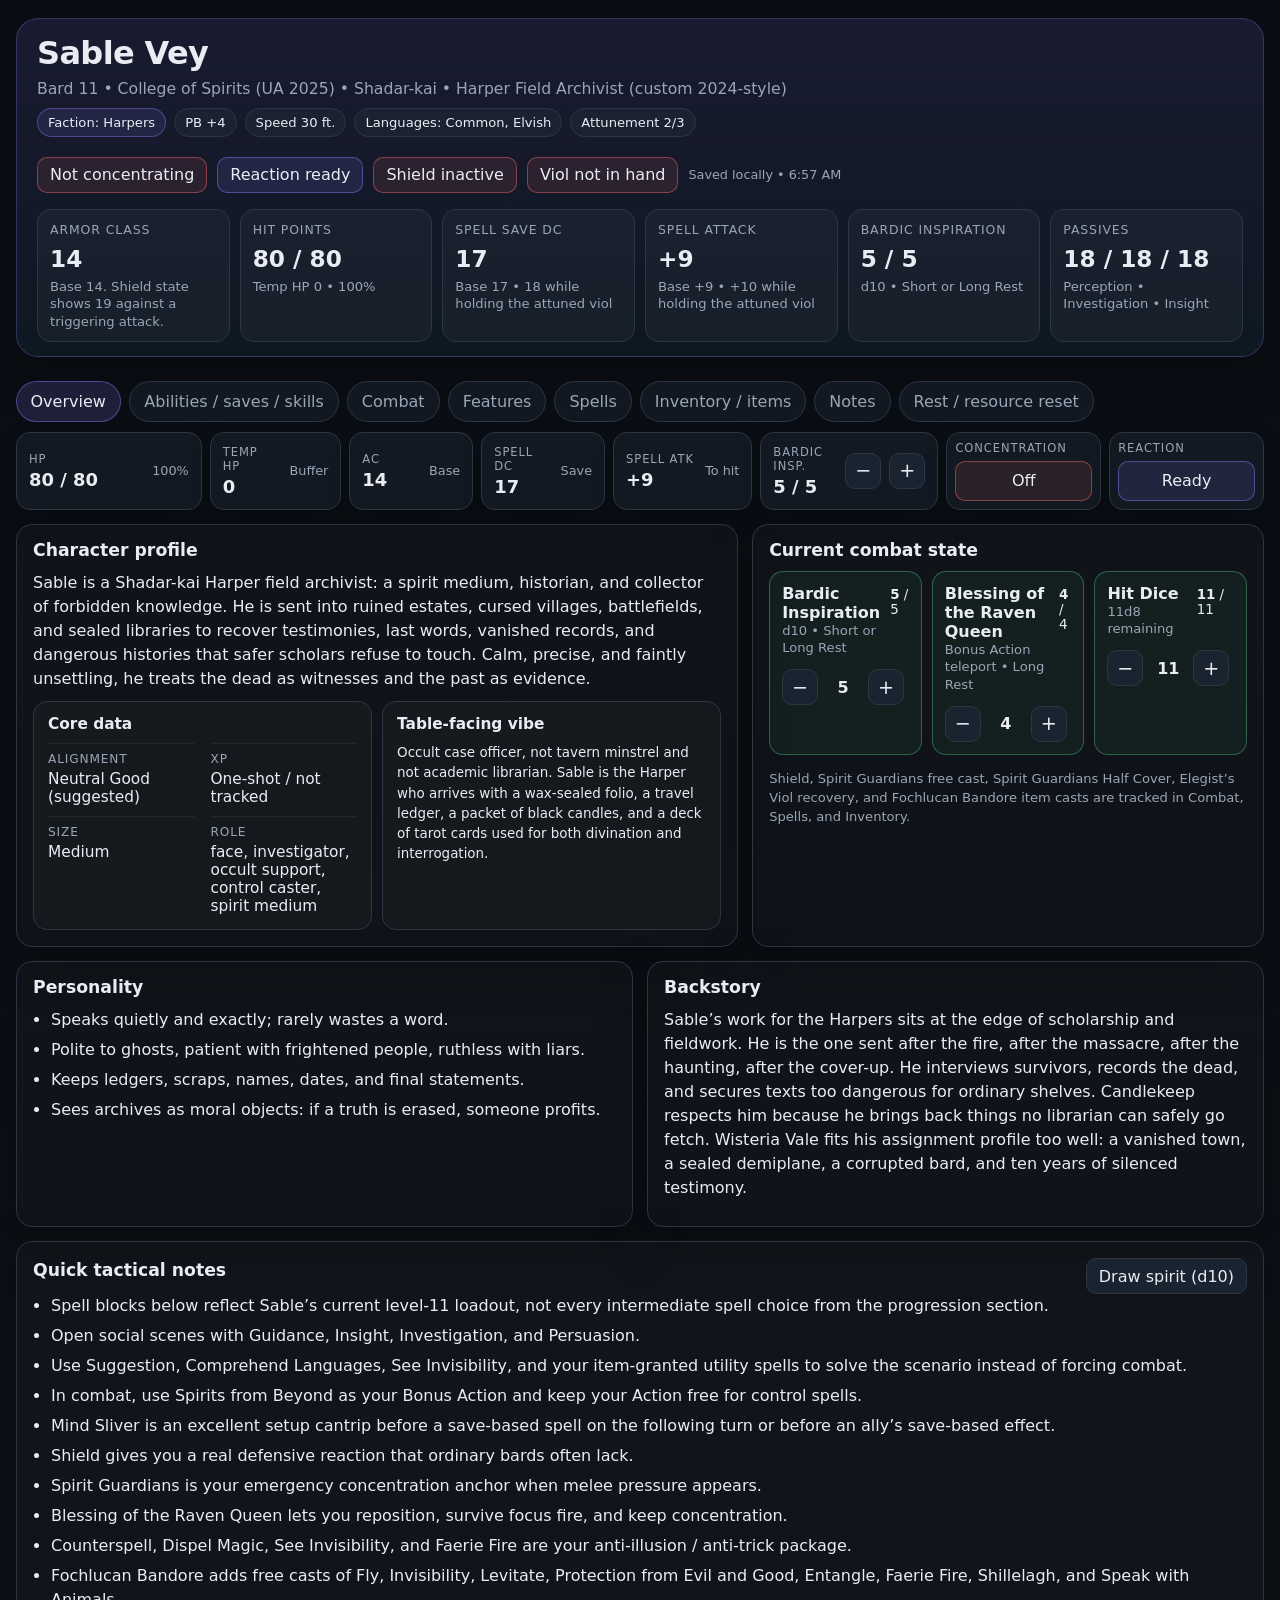
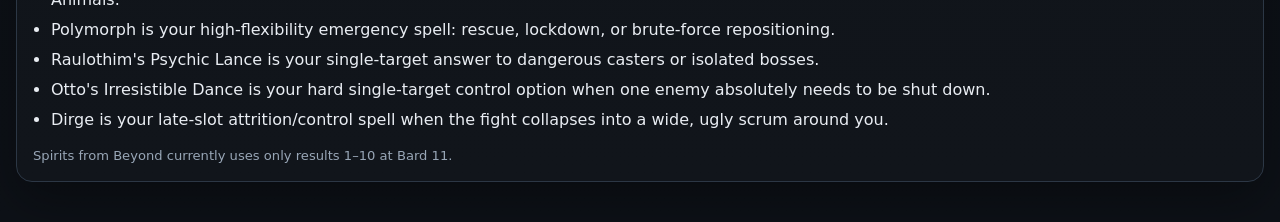
==== index.html @ 202fa00e "Add main CSS styles for the application layout and components" ====
<!DOCTYPE html>
<html lang="en">
<head>
  <meta charset="UTF-8" />
  <meta name="viewport" content="width=device-width, initial-scale=1.0" />
  <title>Sable Vey — Interactive Character Sheet</title>
  <link rel="stylesheet" href="./src/styles/main.css" />
</head>
<body>
  <div id="app" class="app"></div>
  <script src="./src/app/main.js"></script>
</body>
</html>
---- src/styles/main.css ----
:root {
  --bg: #0d1117; --panel: #141b24; --panel-2: #1a2330; --border: #2c3745; --text: #e9edf3; --muted: #98a6b6;
  --accent: #8b7cff; --accent-2: #4db6ff; --gold: #d5b76d; --green: #5fd08a; --red: #ff6b6b; --amber: #f0b75a;
  --shadow: 0 18px 50px rgba(0,0,0,.32); --radius: 16px; --font: Inter, ui-sans-serif, system-ui, -apple-system, BlinkMacSystemFont, "Segoe UI", sans-serif;
}
*{box-sizing:border-box} html,body{margin:0;padding:0;background:linear-gradient(180deg,#0a0e14 0%,#0d1117 100%);color:var(--text);font-family:var(--font)}
body{min-height:100vh} button,input,textarea{font:inherit} button{cursor:pointer}
.app{width:min(1500px,calc(100vw - 32px));margin:18px auto 40px}.hero{background:linear-gradient(180deg,rgba(139,124,255,.12),rgba(77,182,255,.06));border:1px solid rgba(139,124,255,.28);box-shadow:var(--shadow);border-radius:22px;padding:18px 20px 14px;margin-bottom:14px}
.hero-top{display:flex;align-items:flex-start;justify-content:space-between;gap:20px;flex-wrap:wrap}.title-wrap h1{margin:0 0 8px;font-size:2rem;line-height:1.05;letter-spacing:-.02em}.subtitle{color:var(--muted);margin:0 0 10px;font-size:.98rem}
.chip-row{display:flex;flex-wrap:wrap;gap:8px}.chip{display:inline-flex;align-items:center;gap:6px;padding:6px 10px;border-radius:999px;border:1px solid var(--border);background:rgba(255,255,255,.03);color:var(--text);font-size:.82rem;white-space:nowrap}.chip.accent{border-color:rgba(139,124,255,.4);background:rgba(139,124,255,.12)}.status-banner{display:flex;flex-wrap:wrap;gap:10px;align-items:center}
.hero-metrics{display:grid;grid-template-columns:repeat(6,minmax(115px,1fr));gap:10px;margin-top:16px}.metric{background:rgba(255,255,255,.03);border:1px solid var(--border);border-radius:14px;padding:12px 12px 10px;min-height:82px}.metric-label{color:var(--muted);font-size:.78rem;text-transform:uppercase;letter-spacing:.07em;margin-bottom:8px}.metric-value{font-size:1.45rem;font-weight:700}.metric-sub{color:var(--muted);font-size:.82rem;margin-top:6px;line-height:1.35}
.sticky-shell{position:sticky;top:0;z-index:40;display:flex;flex-direction:column;gap:10px;padding:10px 0 14px;backdrop-filter:blur(12px)}.tabs{display:flex;flex-wrap:wrap;gap:8px}.tab-btn{border:1px solid var(--border);background:rgba(20,27,36,.88);color:var(--muted);padding:10px 14px;border-radius:999px;transition:.16s ease}.tab-btn:hover{color:var(--text);border-color:rgba(139,124,255,.35)}.tab-btn.active{color:var(--text);border-color:rgba(139,124,255,.45);background:rgba(139,124,255,.16)}.status-strip{display:grid;grid-template-columns:1.2fr .85fr .8fr .8fr .9fr 1.15fr 1fr 1fr;gap:8px}.status-tile{display:flex;align-items:center;justify-content:space-between;gap:10px;min-height:60px;padding:10px 12px;border:1px solid var(--border);border-radius:14px;background:rgba(20,27,36,.9);box-shadow:0 10px 25px rgba(0,0,0,.16)}.status-copy{min-width:0}.status-label{font-size:.72rem;text-transform:uppercase;letter-spacing:.08em;color:var(--muted);margin-bottom:4px}.status-value{font-size:1.12rem;font-weight:700;line-height:1.1}.status-note{font-size:.8rem;color:var(--muted);white-space:nowrap}.status-tile.action-tile{padding:8px}.status-tile.action-tile .status-label{margin-bottom:6px}.status-tile.action-tile .toggle-btn{width:100%;min-height:40px}
.tab-panel{display:none}.tab-panel.active{display:block}.section-grid{display:grid;grid-template-columns:repeat(12,1fr);gap:14px}.card{background:linear-gradient(180deg,rgba(255,255,255,.02),rgba(255,255,255,.015));border:1px solid var(--border);border-radius:var(--radius);padding:16px;box-shadow:var(--shadow);min-width:0}.card h2,.card h3,.card h4{margin:0 0 10px;line-height:1.15}.card h2{font-size:1.08rem}.card h3{font-size:.96rem}.card p{margin:0 0 10px;line-height:1.5}.muted{color:var(--muted)}.small{font-size:.84rem}.tiny{font-size:.76rem}
.span-12{grid-column:span 12}.span-8{grid-column:span 8}.span-7{grid-column:span 7}.span-6{grid-column:span 6}.span-5{grid-column:span 5}.span-4{grid-column:span 4}.span-3{grid-column:span 3}
.summary-grid{display:grid;grid-template-columns:repeat(2,minmax(0,1fr));gap:10px}.kv-grid{display:grid;grid-template-columns:repeat(2,minmax(0,1fr));gap:10px 16px}.kv{border-top:1px solid rgba(255,255,255,.06);padding-top:8px}.kv-label{font-size:.76rem;text-transform:uppercase;letter-spacing:.07em;color:var(--muted);margin-bottom:4px}.kv-value{font-size:.96rem}.list-clean{margin:0;padding-left:18px;line-height:1.5}.list-clean li+li{margin-top:6px}
table{width:100%;border-collapse:collapse}th,td{text-align:left;padding:10px 10px;border-bottom:1px solid rgba(255,255,255,.06);vertical-align:top}th{color:var(--muted);font-weight:600;font-size:.82rem;text-transform:uppercase;letter-spacing:.06em}
.ability-grid{display:grid;grid-template-columns:repeat(6,minmax(0,1fr));gap:10px}.ability-card{background:rgba(255,255,255,.02);border:1px solid var(--border);border-radius:14px;padding:12px;text-align:center}.ability-card .abbr{font-size:.78rem;letter-spacing:.1em;text-transform:uppercase;color:var(--muted)}.ability-card .score{font-size:1.8rem;font-weight:700;margin:6px 0 2px}.ability-card .mod{color:var(--accent-2);font-weight:700}
.resource-grid{display:grid;grid-template-columns:repeat(3,minmax(0,1fr));gap:10px}.resource-card{border:1px solid var(--border);background:rgba(255,255,255,.025);border-radius:14px;padding:12px}.resource-card.depleted{border-color:rgba(255,107,107,.36);background:rgba(255,107,107,.06)}.resource-card.available{border-color:rgba(95,208,138,.38);background:rgba(95,208,138,.06)}.resource-top{display:flex;justify-content:space-between;gap:10px;align-items:baseline;margin-bottom:12px}.resource-name{font-weight:600}.resource-meta{color:var(--muted);font-size:.82rem;line-height:1.35}
.stepper{display:flex;align-items:center;gap:8px}.stepper button,.toggle-btn,.ghost-btn,.spirit-btn{border:1px solid var(--border);background:var(--panel-2);color:var(--text);border-radius:10px;min-height:36px;padding:0 12px}.stepper button{width:36px;padding:0;font-size:1.2rem}.stepper-value{min-width:34px;text-align:center;font-weight:700}.toggle-btn.on{border-color:rgba(95,208,138,.45);background:rgba(95,208,138,.12)}.toggle-btn.off{border-color:rgba(255,107,107,.45);background:rgba(255,107,107,.10)}.toggle-btn.neutral-on{border-color:rgba(139,124,255,.45);background:rgba(139,124,255,.13)}
.inline-controls{display:flex;gap:8px;flex-wrap:wrap}.input-row{display:grid;grid-template-columns:repeat(3,minmax(0,1fr));gap:10px}.field{display:flex;flex-direction:column;gap:6px}.field label{font-size:.78rem;text-transform:uppercase;letter-spacing:.06em;color:var(--muted)}.field input[type="number"],.field textarea{width:100%;background:#0f151d;color:var(--text);border:1px solid var(--border);border-radius:12px;padding:10px 12px}.field textarea{min-height:140px;resize:vertical;line-height:1.5}
.death-row{display:flex;gap:20px;flex-wrap:wrap}.death-track{display:flex;align-items:center;gap:10px}.death-track strong{min-width:78px}.death-track label{display:inline-flex;width:26px;height:26px;border-radius:8px;border:1px solid var(--border);background:rgba(255,255,255,.02);align-items:center;justify-content:center}.death-track input{accent-color:var(--accent)}
details.feature-block{border:1px solid var(--border);border-radius:14px;background:rgba(255,255,255,.02);padding:12px 14px}details.feature-block+details.feature-block{margin-top:10px}details.feature-block summary{cursor:pointer;font-weight:600}details.feature-block summary::marker{color:var(--accent)}
.spirits-result{margin-top:12px;border:1px solid rgba(139,124,255,.32);background:rgba(139,124,255,.10);border-radius:12px;padding:12px}.pill-grid{display:flex;flex-wrap:wrap;gap:8px;margin-top:10px}.use-pill{border:1px solid var(--border);border-radius:999px;padding:8px 10px;background:rgba(255,255,255,.03);color:var(--text);font-size:.82rem}.use-pill.available{border-color:rgba(95,208,138,.42);background:rgba(95,208,138,.10)}.use-pill.spent{border-color:rgba(255,107,107,.42);background:rgba(255,107,107,.10)}
.spell-stat-row{display:grid;grid-template-columns:repeat(4,minmax(0,1fr));gap:10px}.spell-filter-wrap{margin-top:14px;padding-top:14px;border-top:1px solid rgba(255,255,255,.06)}.spell-filter-bar{display:flex;flex-wrap:wrap;gap:8px;align-items:center}.spell-filter-btn{border:1px solid var(--border);background:rgba(255,255,255,.02);color:var(--muted);padding:8px 12px;border-radius:999px;font-size:.82rem;line-height:1.2;transition:.16s ease}.spell-filter-btn:hover{color:var(--text);border-color:rgba(139,124,255,.35)}.spell-filter-btn.active{color:var(--text);border-color:rgba(139,124,255,.45);background:rgba(139,124,255,.16)}.spell-filter-note{margin-top:8px;color:var(--muted);font-size:.8rem;line-height:1.4}.spell-group+.spell-group{margin-top:14px}.spell-level-title{margin:0 0 10px;color:var(--gold);font-size:.9rem;letter-spacing:.05em;text-transform:uppercase}.spell-card-grid{display:flex;flex-direction:column;gap:8px}.spell-card{border:1px solid var(--border);border-radius:14px;background:rgba(255,255,255,.02);overflow:hidden;box-shadow:0 8px 18px rgba(0,0,0,.12)}.spell-card.expanded{border-color:rgba(139,124,255,.3);background:rgba(255,255,255,.028)}.spell-card.depleted{border-color:rgba(255,107,107,.4);background:rgba(255,107,107,.08)}.spell-card.depleted.expanded{border-color:rgba(255,107,107,.5);background:rgba(255,107,107,.10)}.spell-row-btn{width:100%;display:flex;align-items:center;justify-content:space-between;gap:12px;padding:12px 14px;border:0;background:transparent;color:var(--text);text-align:left}.spell-row-btn:hover{background:rgba(255,255,255,.02)}.spell-card.depleted .spell-row-btn:hover{background:rgba(255,107,107,.06)}.spell-name-wrap{display:flex;align-items:center;gap:10px;min-width:0}.spell-chevron{display:inline-flex;align-items:center;justify-content:center;width:18px;color:var(--muted);font-size:.95rem;transition:transform .16s ease,color .16s ease}.spell-card.expanded .spell-chevron{transform:rotate(90deg);color:var(--text)}.spell-name{font-weight:650;line-height:1.25;font-size:.96rem}.spell-card-body{display:none;padding:12px 14px 14px;border-top:1px solid rgba(255,255,255,.06)}.spell-card.expanded .spell-card-body{display:block}.spell-card.depleted .spell-card-body{border-top-color:rgba(255,107,107,.16)}.spell-tags{display:flex;gap:6px;flex-wrap:wrap}.spell-detail-row,.spell-effect-row{display:flex;gap:6px;flex-wrap:wrap;margin-top:10px}.tag{font-size:.72rem;color:var(--muted);border:1px solid rgba(255,255,255,.08);border-radius:999px;padding:4px 8px;background:rgba(255,255,255,.02)}.tag.meta{color:var(--text);border-color:rgba(255,255,255,.12);background:rgba(255,255,255,.035)}.tag.effect{color:var(--text);border-color:rgba(240,183,90,.34);background:rgba(240,183,90,.12)}.tag.special{color:var(--text);border-color:rgba(139,124,255,.35);background:rgba(139,124,255,.12)}.tag.item{color:var(--text);border-color:rgba(77,182,255,.35);background:rgba(77,182,255,.10)}.spell-sub{margin-top:8px;color:var(--muted);font-size:.82rem;line-height:1.4}.empty-state{border:1px dashed rgba(255,255,255,.12);border-radius:14px;padding:14px;color:var(--muted);font-size:.88rem;background:rgba(255,255,255,.015)}
.slot-row{display:grid;grid-template-columns:80px 1fr auto;gap:10px;align-items:center;padding:10px 0;border-bottom:1px solid rgba(255,255,255,.06)}.slot-pips{display:flex;gap:8px;flex-wrap:wrap}.slot-pip{width:14px;height:14px;border-radius:999px;border:1px solid var(--border);background:transparent}.slot-pip.filled{background:var(--accent);border-color:rgba(139,124,255,.6);box-shadow:0 0 0 3px rgba(139,124,255,.12)}
.item-card{border:1px solid var(--border);border-radius:14px;padding:14px;background:rgba(255,255,255,.025)}.attune-row{display:grid;grid-template-columns:1fr auto;gap:10px;align-items:center;padding:10px 0;border-bottom:1px solid rgba(255,255,255,.06)}.consumables-grid{display:grid;grid-template-columns:repeat(3,minmax(0,1fr));gap:10px}.rest-actions{display:flex;gap:10px;flex-wrap:wrap;margin-bottom:12px}.ghost-btn{padding:10px 14px}.ghost-btn.primary{border-color:rgba(139,124,255,.4);background:rgba(139,124,255,.14)}.ghost-btn.warn{border-color:rgba(240,183,90,.42);background:rgba(240,183,90,.13)}.ghost-btn.danger{border-color:rgba(255,107,107,.45);background:rgba(255,107,107,.12)}.footer-note{margin-top:14px;color:var(--muted);font-size:.82rem;line-height:1.45}.saved-pill{color:var(--muted);font-size:.8rem}
@media (max-width:1180px){.hero-metrics{grid-template-columns:repeat(3,minmax(115px,1fr))}.resource-grid,.spell-stat-row,.consumables-grid{grid-template-columns:repeat(2,minmax(0,1fr))}.ability-grid{grid-template-columns:repeat(3,minmax(0,1fr))}.spell-card-grid{grid-template-columns:1fr}.status-strip{grid-template-columns:repeat(4,minmax(0,1fr))}.span-8,.span-7,.span-6,.span-5,.span-4,.span-3{grid-column:span 12}}
@media (max-width:760px){.app{width:min(100vw - 16px,1500px);margin:8px auto 24px}.hero{padding:14px;border-radius:18px}.hero-metrics,.resource-grid,.spell-stat-row,.consumables-grid,.ability-grid,.summary-grid,.input-row,.kv-grid,.status-strip{grid-template-columns:1fr}.metric,.status-tile{min-height:auto}}
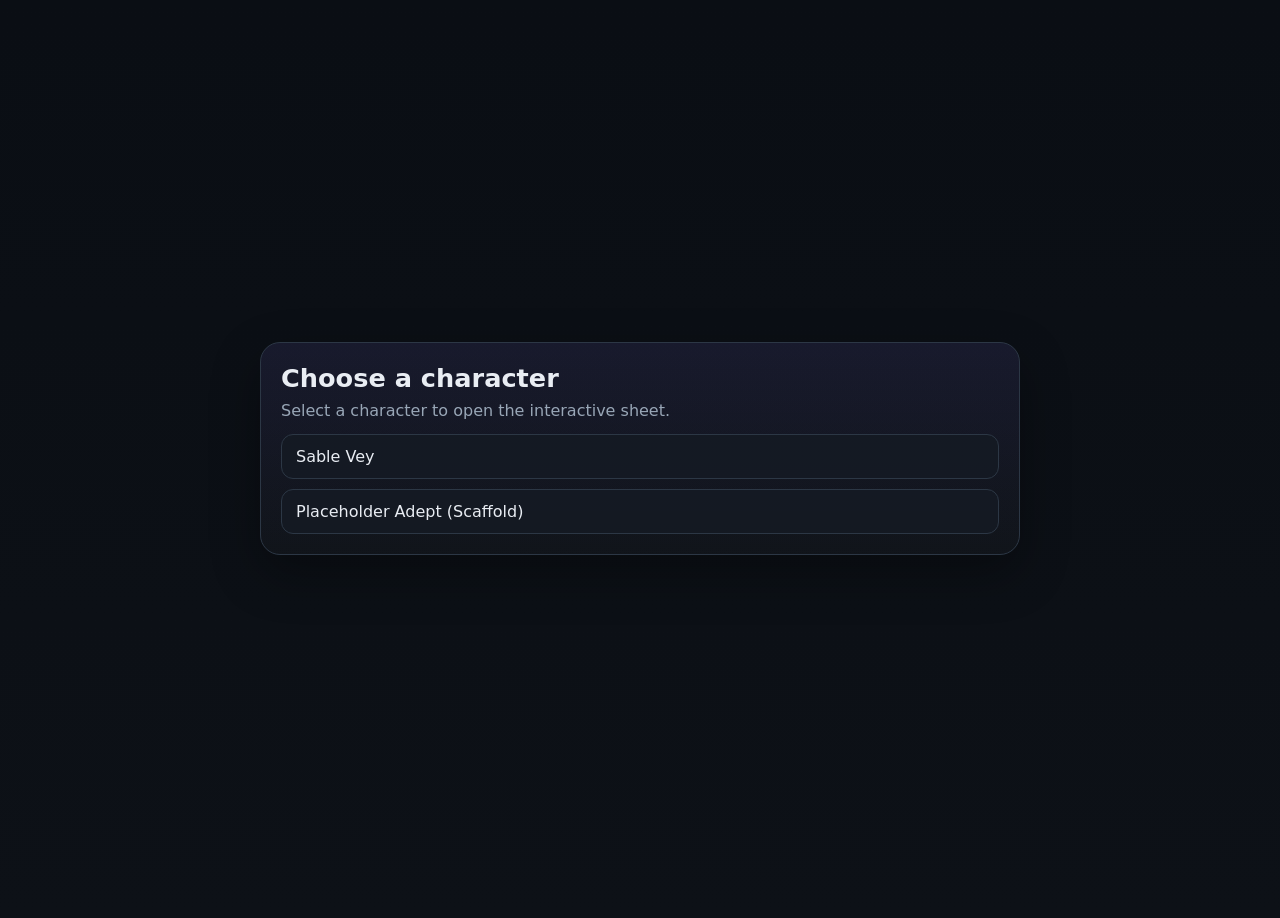
==== commit f638e0a0: "Add Sable Vey character data and spell metadata - Introduced default state for Sable Vey character i" ====
--- a/index.html
+++ b/index.html
@@ -7,7 +7,8 @@
   <link rel="stylesheet" href="./src/styles/main.css" />
 </head>
 <body>
-  <div id="app" class="app"></div>
-  <script src="./src/app/main.js"></script>
+    <div id="app" class="app"></div>
+  <script src="./src/data/characters/index.js"></script>
+  <script src="./src/app/boot-loader.js"></script>
 </body>
 </html>
--- a/src/styles/main.css
+++ b/src/styles/main.css
@@ -23,6 +23,8 @@
 .spirits-result{margin-top:12px;border:1px solid rgba(139,124,255,.32);background:rgba(139,124,255,.10);border-radius:12px;padding:12px}.pill-grid{display:flex;flex-wrap:wrap;gap:8px;margin-top:10px}.use-pill{border:1px solid var(--border);border-radius:999px;padding:8px 10px;background:rgba(255,255,255,.03);color:var(--text);font-size:.82rem}.use-pill.available{border-color:rgba(95,208,138,.42);background:rgba(95,208,138,.10)}.use-pill.spent{border-color:rgba(255,107,107,.42);background:rgba(255,107,107,.10)}
 .spell-stat-row{display:grid;grid-template-columns:repeat(4,minmax(0,1fr));gap:10px}.spell-filter-wrap{margin-top:14px;padding-top:14px;border-top:1px solid rgba(255,255,255,.06)}.spell-filter-bar{display:flex;flex-wrap:wrap;gap:8px;align-items:center}.spell-filter-btn{border:1px solid var(--border);background:rgba(255,255,255,.02);color:var(--muted);padding:8px 12px;border-radius:999px;font-size:.82rem;line-height:1.2;transition:.16s ease}.spell-filter-btn:hover{color:var(--text);border-color:rgba(139,124,255,.35)}.spell-filter-btn.active{color:var(--text);border-color:rgba(139,124,255,.45);background:rgba(139,124,255,.16)}.spell-filter-note{margin-top:8px;color:var(--muted);font-size:.8rem;line-height:1.4}.spell-group+.spell-group{margin-top:14px}.spell-level-title{margin:0 0 10px;color:var(--gold);font-size:.9rem;letter-spacing:.05em;text-transform:uppercase}.spell-card-grid{display:flex;flex-direction:column;gap:8px}.spell-card{border:1px solid var(--border);border-radius:14px;background:rgba(255,255,255,.02);overflow:hidden;box-shadow:0 8px 18px rgba(0,0,0,.12)}.spell-card.expanded{border-color:rgba(139,124,255,.3);background:rgba(255,255,255,.028)}.spell-card.depleted{border-color:rgba(255,107,107,.4);background:rgba(255,107,107,.08)}.spell-card.depleted.expanded{border-color:rgba(255,107,107,.5);background:rgba(255,107,107,.10)}.spell-row-btn{width:100%;display:flex;align-items:center;justify-content:space-between;gap:12px;padding:12px 14px;border:0;background:transparent;color:var(--text);text-align:left}.spell-row-btn:hover{background:rgba(255,255,255,.02)}.spell-card.depleted .spell-row-btn:hover{background:rgba(255,107,107,.06)}.spell-name-wrap{display:flex;align-items:center;gap:10px;min-width:0}.spell-chevron{display:inline-flex;align-items:center;justify-content:center;width:18px;color:var(--muted);font-size:.95rem;transition:transform .16s ease,color .16s ease}.spell-card.expanded .spell-chevron{transform:rotate(90deg);color:var(--text)}.spell-name{font-weight:650;line-height:1.25;font-size:.96rem}.spell-card-body{display:none;padding:12px 14px 14px;border-top:1px solid rgba(255,255,255,.06)}.spell-card.expanded .spell-card-body{display:block}.spell-card.depleted .spell-card-body{border-top-color:rgba(255,107,107,.16)}.spell-tags{display:flex;gap:6px;flex-wrap:wrap}.spell-detail-row,.spell-effect-row{display:flex;gap:6px;flex-wrap:wrap;margin-top:10px}.tag{font-size:.72rem;color:var(--muted);border:1px solid rgba(255,255,255,.08);border-radius:999px;padding:4px 8px;background:rgba(255,255,255,.02)}.tag.meta{color:var(--text);border-color:rgba(255,255,255,.12);background:rgba(255,255,255,.035)}.tag.effect{color:var(--text);border-color:rgba(240,183,90,.34);background:rgba(240,183,90,.12)}.tag.special{color:var(--text);border-color:rgba(139,124,255,.35);background:rgba(139,124,255,.12)}.tag.item{color:var(--text);border-color:rgba(77,182,255,.35);background:rgba(77,182,255,.10)}.spell-sub{margin-top:8px;color:var(--muted);font-size:.82rem;line-height:1.4}.empty-state{border:1px dashed rgba(255,255,255,.12);border-radius:14px;padding:14px;color:var(--muted);font-size:.88rem;background:rgba(255,255,255,.015)}
 .slot-row{display:grid;grid-template-columns:80px 1fr auto;gap:10px;align-items:center;padding:10px 0;border-bottom:1px solid rgba(255,255,255,.06)}.slot-pips{display:flex;gap:8px;flex-wrap:wrap}.slot-pip{width:14px;height:14px;border-radius:999px;border:1px solid var(--border);background:transparent}.slot-pip.filled{background:var(--accent);border-color:rgba(139,124,255,.6);box-shadow:0 0 0 3px rgba(139,124,255,.12)}
+.spell-cast-row{display:flex;align-items:center;gap:10px;margin-top:10px}.cast-btn{border:1px solid var(--border);background:var(--panel-2);color:var(--text);border-radius:10px;min-height:32px;padding:0 10px;font-size:.82rem}.cast-btn.available{border-color:rgba(95,208,138,.45);background:rgba(95,208,138,.12)}.cast-btn.depleted,.cast-btn:disabled{border-color:rgba(255,107,107,.45);background:rgba(255,107,107,.12);color:var(--muted);cursor:not-allowed}.spell-cast-note{font-size:.76rem;color:var(--muted)}
 .item-card{border:1px solid var(--border);border-radius:14px;padding:14px;background:rgba(255,255,255,.025)}.attune-row{display:grid;grid-template-columns:1fr auto;gap:10px;align-items:center;padding:10px 0;border-bottom:1px solid rgba(255,255,255,.06)}.consumables-grid{display:grid;grid-template-columns:repeat(3,minmax(0,1fr));gap:10px}.rest-actions{display:flex;gap:10px;flex-wrap:wrap;margin-bottom:12px}.ghost-btn{padding:10px 14px}.ghost-btn.primary{border-color:rgba(139,124,255,.4);background:rgba(139,124,255,.14)}.ghost-btn.warn{border-color:rgba(240,183,90,.42);background:rgba(240,183,90,.13)}.ghost-btn.danger{border-color:rgba(255,107,107,.45);background:rgba(255,107,107,.12)}.footer-note{margin-top:14px;color:var(--muted);font-size:.82rem;line-height:1.45}.saved-pill{color:var(--muted);font-size:.8rem}
+.chooser-shell{min-height:calc(100vh - 40px);display:grid;place-items:center;padding:20px}.chooser-card{width:min(760px,100%);border:1px solid var(--border);border-radius:20px;background:linear-gradient(180deg,rgba(139,124,255,.10),rgba(255,255,255,.02));box-shadow:var(--shadow);padding:20px}.chooser-card h1{margin:0 0 8px;font-size:1.6rem}.chooser-sub{margin:0 0 14px;color:var(--muted)}.chooser-list{display:grid;gap:10px}.chooser-item{display:block;text-decoration:none;color:var(--text);border:1px solid var(--border);border-radius:12px;padding:12px 14px;background:rgba(20,27,36,.85)}.chooser-item:hover{border-color:rgba(139,124,255,.45);background:rgba(139,124,255,.14)}
 @media (max-width:1180px){.hero-metrics{grid-template-columns:repeat(3,minmax(115px,1fr))}.resource-grid,.spell-stat-row,.consumables-grid{grid-template-columns:repeat(2,minmax(0,1fr))}.ability-grid{grid-template-columns:repeat(3,minmax(0,1fr))}.spell-card-grid{grid-template-columns:1fr}.status-strip{grid-template-columns:repeat(4,minmax(0,1fr))}.span-8,.span-7,.span-6,.span-5,.span-4,.span-3{grid-column:span 12}}
 @media (max-width:760px){.app{width:min(100vw - 16px,1500px);margin:8px auto 24px}.hero{padding:14px;border-radius:18px}.hero-metrics,.resource-grid,.spell-stat-row,.consumables-grid,.ability-grid,.summary-grid,.input-row,.kv-grid,.status-strip{grid-template-columns:1fr}.metric,.status-tile{min-height:auto}}
